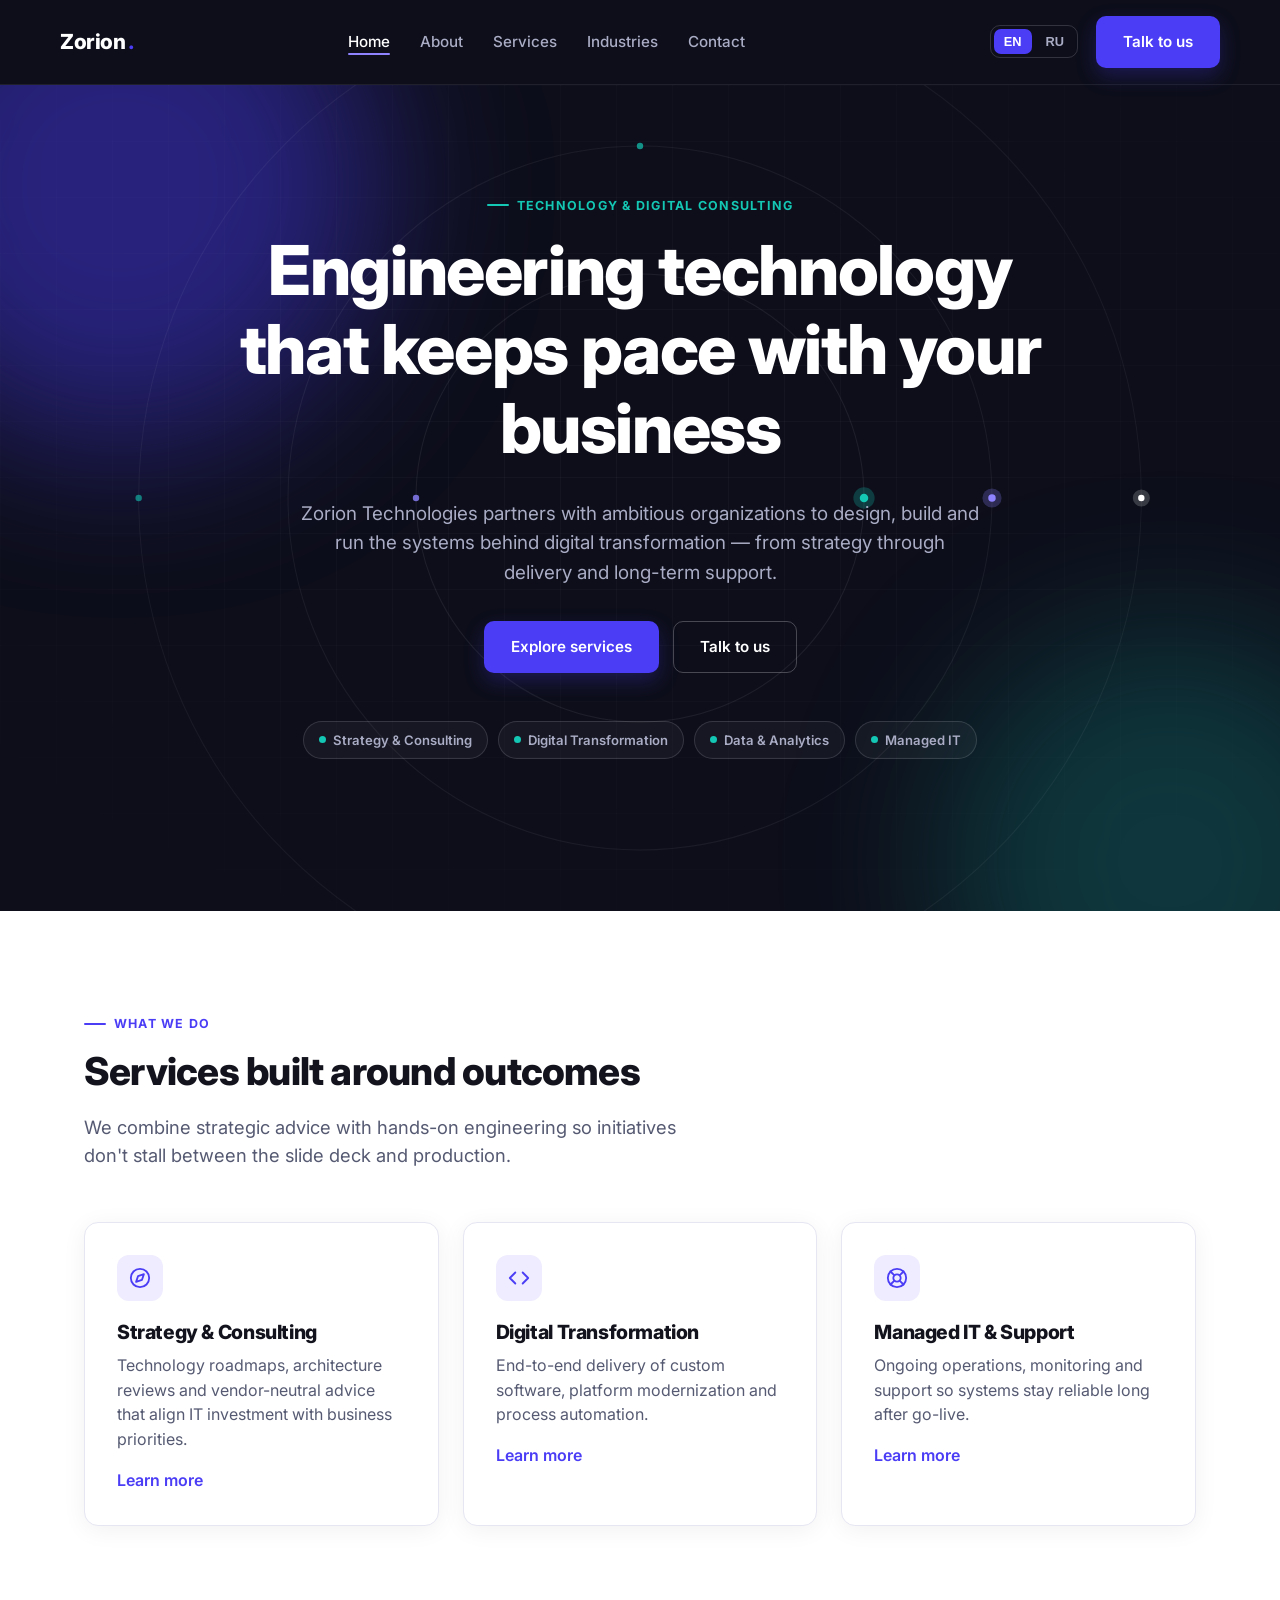
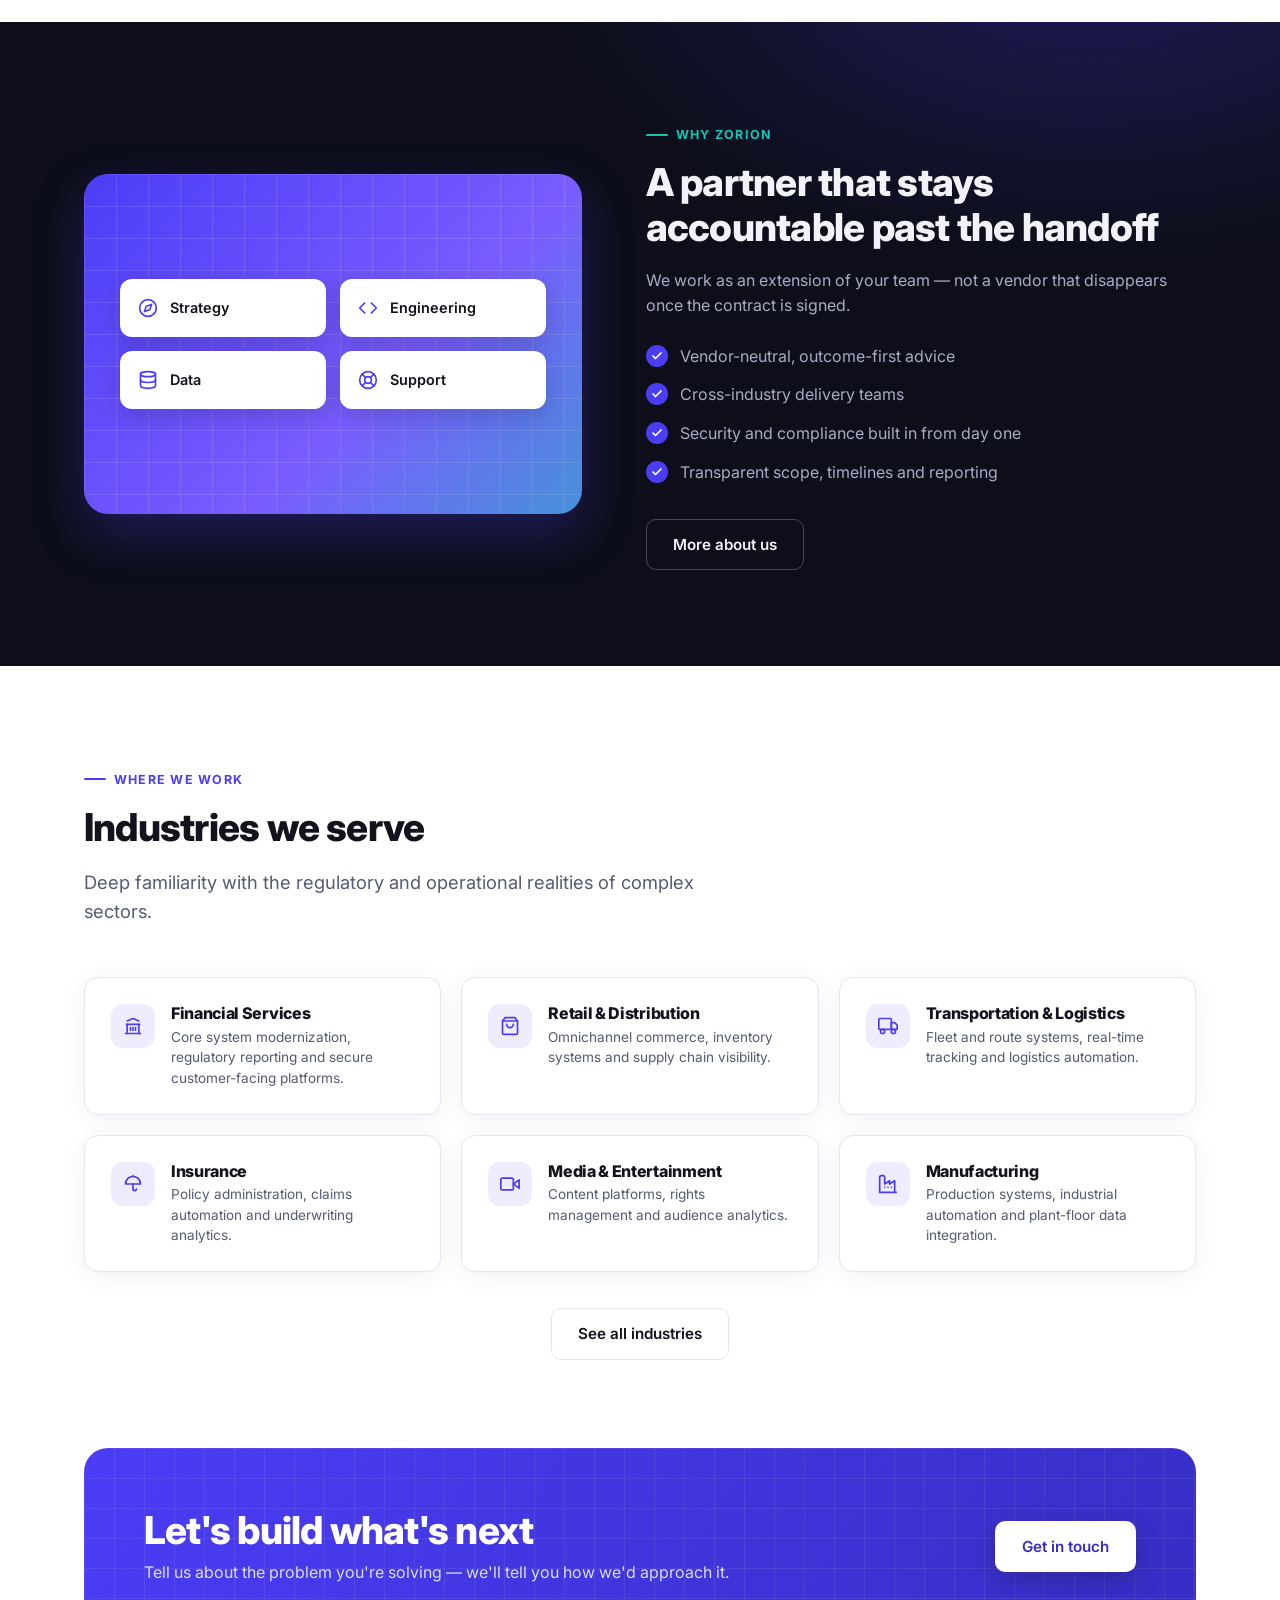
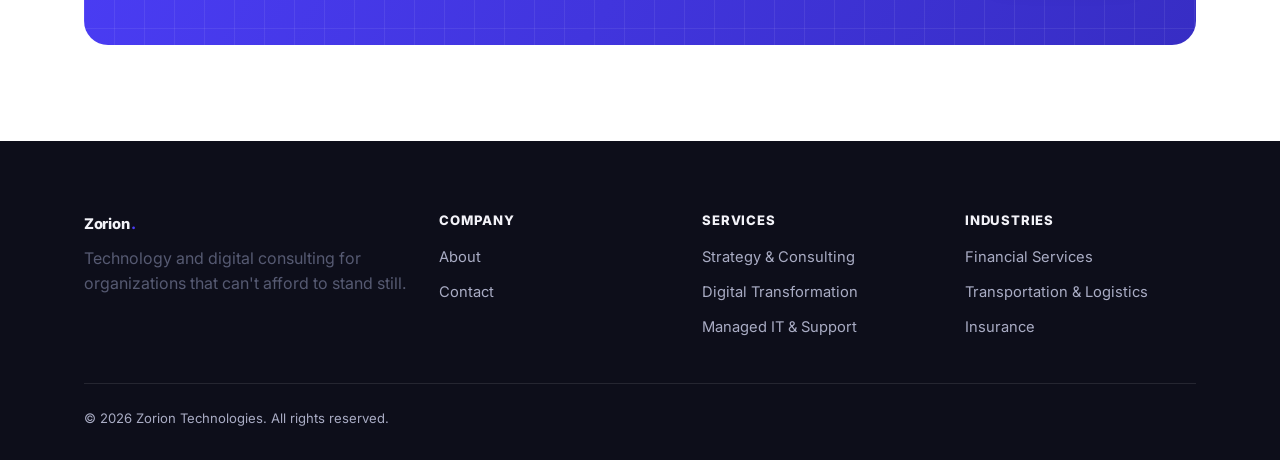
==== index.html @ 1b025478 "Add Zorion Technologies bilingual marketing site Static HTML/CSS/JS site with five pages (Home, Abou" ====
<!doctype html>
<html lang="en">
<head>
  <meta charset="UTF-8">
  <meta name="viewport" content="width=device-width, initial-scale=1">
  <title>Zorion Technologies — Technology & Digital Consulting</title>
  <meta name="description" content="Zorion Technologies partners with organizations to design, build and run the systems behind digital transformation.">
  <link rel="preconnect" href="https://fonts.googleapis.com">
  <link rel="preconnect" href="https://fonts.gstatic.com" crossorigin>
  <link href="https://fonts.googleapis.com/css2?family=Inter:wght@400;500;600;700;800&display=swap" rel="stylesheet">
  <link rel="stylesheet" href="assets/css/style.css">
</head>
<body>

  <header class="site-header">
    <div class="container nav">
      <a href="index.html" class="logo">Zorion<span class="logo-dot">.</span></a>
      <ul class="nav-links">
        <li><a href="index.html" aria-current="page" data-i18n="nav.home">Home</a></li>
        <li><a href="about.html" data-i18n="nav.about">About</a></li>
        <li><a href="services.html" data-i18n="nav.services">Services</a></li>
        <li><a href="industries.html" data-i18n="nav.industries">Industries</a></li>
        <li><a href="contact.html" data-i18n="nav.contact">Contact</a></li>
        <li><a href="contact.html" class="btn btn-primary nav-cta-mobile" data-i18n="nav.talkToUs">Talk to us</a></li>
      </ul>
      <div class="nav-right">
        <div class="lang-switch">
          <button type="button" data-lang="en">EN</button>
          <button type="button" data-lang="ru">RU</button>
        </div>
        <a href="contact.html" class="btn btn-primary" data-i18n="nav.talkToUs">Talk to us</a>
        <button class="nav-toggle" aria-label="Menu" aria-expanded="false">
          <span></span><span></span><span></span>
        </button>
      </div>
    </div>
  </header>

  <main>
    <section class="hero">
      <div class="hero-bg" aria-hidden="true">
        <div class="orb orb-1"></div>
        <div class="orb orb-2"></div>
        <svg class="orbits" viewBox="0 0 1200 800" preserveAspectRatio="xMidYMid slice" xmlns="http://www.w3.org/2000/svg">
          <g class="orbit-inner">
            <circle cx="600" cy="400" r="210" fill="none" stroke="rgba(255,255,255,0.07)" stroke-width="1"/>
            <circle cx="810" cy="400" r="10" fill="rgba(20,199,180,0.25)"/>
            <circle cx="810" cy="400" r="4" fill="#14c7b4"/>
            <circle cx="390" cy="400" r="3" fill="rgba(143,131,255,0.8)"/>
          </g>
          <g class="orbit-mid">
            <circle cx="600" cy="400" r="330" fill="none" stroke="rgba(255,255,255,0.06)" stroke-width="1"/>
            <circle cx="930" cy="400" r="9" fill="rgba(143,131,255,0.25)"/>
            <circle cx="930" cy="400" r="3.5" fill="#8f83ff"/>
            <circle cx="600" cy="70" r="3" fill="rgba(20,199,180,0.7)"/>
          </g>
          <g class="orbit-outer">
            <circle cx="600" cy="400" r="470" fill="none" stroke="rgba(255,255,255,0.05)" stroke-width="1"/>
            <circle cx="1070" cy="400" r="8" fill="rgba(255,255,255,0.18)"/>
            <circle cx="1070" cy="400" r="3" fill="#ffffff"/>
            <circle cx="130" cy="400" r="3" fill="rgba(20,199,180,0.6)"/>
          </g>
        </svg>
      </div>
      <div class="container hero-inner">
        <span class="eyebrow" data-i18n="home.heroEyebrow">Technology & Digital Consulting</span>
        <h1 data-i18n="home.heroTitle">Engineering technology that keeps pace with your business</h1>
        <p class="lede" data-i18n="home.heroLede">Zorion Technologies partners with ambitious organizations to design, build and run the systems behind digital transformation — from strategy through delivery and long-term support.</p>
        <div class="hero-actions">
          <a href="services.html" class="btn btn-primary" data-i18n="home.heroBtnPrimary">Explore services</a>
          <a href="contact.html" class="btn btn-outline" data-i18n="home.heroBtnSecondary">Talk to us</a>
        </div>
        <div class="badge-row">
          <span class="badge-pill" data-i18n="home.badge1">Strategy & Consulting</span>
          <span class="badge-pill" data-i18n="home.badge2">Digital Transformation</span>
          <span class="badge-pill" data-i18n="home.badge3">Data & Analytics</span>
          <span class="badge-pill" data-i18n="home.badge4">Managed IT</span>
        </div>
      </div>
    </section>

    <section>
      <div class="container">
        <span class="eyebrow" data-i18n="home.servicesEyebrow">What we do</span>
        <h2 data-i18n="home.servicesTitle">Services built around outcomes</h2>
        <p class="lede" data-i18n="home.servicesLede">We combine strategic advice with hands-on engineering so initiatives don't stall between the slide deck and production.</p>

        <div class="card-grid">
          <div class="card">
            <div class="card-icon">
              <svg viewBox="0 0 24 24" fill="none" stroke="currentColor" stroke-width="2" stroke-linecap="round" stroke-linejoin="round"><circle cx="12" cy="12" r="10"/><polygon points="16.24 7.76 14.12 14.12 7.76 16.24 9.88 9.88 16.24 7.76"/></svg>
            </div>
            <h3 data-i18n="home.service1Title">Strategy & Consulting</h3>
            <p data-i18n="home.service1Desc">Technology roadmaps, architecture reviews and vendor-neutral advice that align IT investment with business priorities.</p>
            <a href="services.html" data-i18n="home.learnMore">Learn more →</a>
          </div>
          <div class="card">
            <div class="card-icon">
              <svg viewBox="0 0 24 24" fill="none" stroke="currentColor" stroke-width="2" stroke-linecap="round" stroke-linejoin="round"><polyline points="16 18 22 12 16 6"/><polyline points="8 6 2 12 8 18"/></svg>
            </div>
            <h3 data-i18n="home.service2Title">Digital Transformation</h3>
            <p data-i18n="home.service2Desc">End-to-end delivery of custom software, platform modernization and process automation.</p>
            <a href="services.html" data-i18n="home.learnMore">Learn more →</a>
          </div>
          <div class="card">
            <div class="card-icon">
              <svg viewBox="0 0 24 24" fill="none" stroke="currentColor" stroke-width="2" stroke-linecap="round" stroke-linejoin="round"><circle cx="12" cy="12" r="10"/><circle cx="12" cy="12" r="4"/><line x1="4.93" y1="4.93" x2="9.17" y2="9.17"/><line x1="14.83" y1="14.83" x2="19.07" y2="19.07"/><line x1="14.83" y1="9.17" x2="19.07" y2="4.93"/><line x1="4.93" y1="19.07" x2="9.17" y2="14.83"/></svg>
            </div>
            <h3 data-i18n="home.service3Title">Managed IT & Support</h3>
            <p data-i18n="home.service3Desc">Ongoing operations, monitoring and support so systems stay reliable long after go-live.</p>
            <a href="services.html" data-i18n="home.learnMore">Learn more →</a>
          </div>
        </div>
      </div>
    </section>

    <section class="section-dark">
      <div class="container feature-row">
        <div class="feature-media">
          <div class="visual-panel visual-panel--brand">
            <div class="panel-tiles">
              <div class="panel-tile">
                <svg viewBox="0 0 24 24" fill="none" stroke="currentColor" stroke-width="2" stroke-linecap="round" stroke-linejoin="round"><circle cx="12" cy="12" r="10"/><polygon points="16.24 7.76 14.12 14.12 7.76 16.24 9.88 9.88 16.24 7.76"/></svg>
                <span data-i18n="home.whyTile1">Strategy</span>
              </div>
              <div class="panel-tile">
                <svg viewBox="0 0 24 24" fill="none" stroke="currentColor" stroke-width="2" stroke-linecap="round" stroke-linejoin="round"><polyline points="16 18 22 12 16 6"/><polyline points="8 6 2 12 8 18"/></svg>
                <span data-i18n="home.whyTile2">Engineering</span>
              </div>
              <div class="panel-tile">
                <svg viewBox="0 0 24 24" fill="none" stroke="currentColor" stroke-width="2" stroke-linecap="round" stroke-linejoin="round"><ellipse cx="12" cy="5" rx="9" ry="3"/><path d="M21 12c0 1.66-4 3-9 3s-9-1.34-9-3"/><path d="M3 5v14c0 1.66 4 3 9 3s9-1.34 9-3V5"/></svg>
                <span data-i18n="home.whyTile3">Data</span>
              </div>
              <div class="panel-tile">
                <svg viewBox="0 0 24 24" fill="none" stroke="currentColor" stroke-width="2" stroke-linecap="round" stroke-linejoin="round"><circle cx="12" cy="12" r="10"/><circle cx="12" cy="12" r="4"/><line x1="4.93" y1="4.93" x2="9.17" y2="9.17"/><line x1="14.83" y1="14.83" x2="19.07" y2="19.07"/><line x1="14.83" y1="9.17" x2="19.07" y2="4.93"/><line x1="4.93" y1="19.07" x2="9.17" y2="14.83"/></svg>
                <span data-i18n="home.whyTile4">Support</span>
              </div>
            </div>
          </div>
        </div>
        <div>
          <span class="eyebrow" data-i18n="home.whyEyebrow">Why Zorion</span>
          <h2 data-i18n="home.whyTitle">A partner that stays accountable past the handoff</h2>
          <p data-i18n="home.whyLede">We work as an extension of your team — not a vendor that disappears once the contract is signed.</p>
          <ul class="list-check">
            <li data-i18n="home.whyItem1">Vendor-neutral, outcome-first advice</li>
            <li data-i18n="home.whyItem2">Cross-industry delivery teams</li>
            <li data-i18n="home.whyItem3">Security and compliance built in from day one</li>
            <li data-i18n="home.whyItem4">Transparent scope, timelines and reporting</li>
          </ul>
          <div class="hero-actions">
            <a href="about.html" class="btn btn-outline" data-i18n="home.whyBtn">More about us</a>
          </div>
        </div>
      </div>
    </section>

    <section>
      <div class="container">
        <span class="eyebrow" data-i18n="home.industriesEyebrow">Where we work</span>
        <h2 data-i18n="home.industriesTitle">Industries we serve</h2>
        <p class="lede" data-i18n="home.industriesLede">Deep familiarity with the regulatory and operational realities of complex sectors.</p>

        <div class="ind-teaser-grid">
          <a href="industries.html" class="ind-tile">
            <div class="card-icon">
              <svg viewBox="0 0 24 24" fill="none" stroke="currentColor" stroke-width="2" stroke-linecap="round" stroke-linejoin="round"><path d="M3 21h18"/><path d="M4 10h16"/><path d="M5 6l7-3 7 3"/><path d="M5 10v11"/><path d="M19 10v11"/><path d="M9 14v3"/><path d="M12 14v3"/><path d="M15 14v3"/></svg>
            </div>
            <div>
              <h3 data-i18n="industries.i1Title">Financial Services</h3>
              <p data-i18n="industries.i1Desc">Core system modernization, regulatory reporting and secure customer-facing platforms.</p>
            </div>
          </a>
          <a href="industries.html" class="ind-tile">
            <div class="card-icon">
              <svg viewBox="0 0 24 24" fill="none" stroke="currentColor" stroke-width="2" stroke-linecap="round" stroke-linejoin="round"><path d="M6 2L3 6v14a2 2 0 0 0 2 2h14a2 2 0 0 0 2-2V6l-3-4z"/><line x1="3" y1="6" x2="21" y2="6"/><path d="M16 10a4 4 0 0 1-8 0"/></svg>
            </div>
            <div>
              <h3 data-i18n="industries.i2Title">Retail & Distribution</h3>
              <p data-i18n="industries.i2Desc">Omnichannel commerce, inventory systems and supply chain visibility.</p>
            </div>
          </a>
          <a href="industries.html" class="ind-tile">
            <div class="card-icon">
              <svg viewBox="0 0 24 24" fill="none" stroke="currentColor" stroke-width="2" stroke-linecap="round" stroke-linejoin="round"><rect x="1" y="3" width="15" height="13" rx="1"/><polygon points="16 8 20 8 23 11 23 16 16 16 16 8"/><circle cx="5.5" cy="18.5" r="2.5"/><circle cx="18.5" cy="18.5" r="2.5"/></svg>
            </div>
            <div>
              <h3 data-i18n="industries.i3Title">Transportation & Logistics</h3>
              <p data-i18n="industries.i3Desc">Fleet and route systems, real-time tracking and logistics automation.</p>
            </div>
          </a>
          <a href="industries.html" class="ind-tile">
            <div class="card-icon">
              <svg viewBox="0 0 24 24" fill="none" stroke="currentColor" stroke-width="2" stroke-linecap="round" stroke-linejoin="round"><path d="M12 3a9 9 0 0 1 9 9H3a9 9 0 0 1 9-9z"/><path d="M12 12v6a2 2 0 0 0 4 0"/><line x1="12" y1="2" x2="12" y2="3"/></svg>
            </div>
            <div>
              <h3 data-i18n="industries.i4Title">Insurance</h3>
              <p data-i18n="industries.i4Desc">Policy administration, claims automation and underwriting analytics.</p>
            </div>
          </a>
          <a href="industries.html" class="ind-tile">
            <div class="card-icon">
              <svg viewBox="0 0 24 24" fill="none" stroke="currentColor" stroke-width="2" stroke-linecap="round" stroke-linejoin="round"><polygon points="23 7 16 12 23 17 23 7"/><rect x="1" y="5" width="15" height="14" rx="2"/></svg>
            </div>
            <div>
              <h3 data-i18n="industries.i5Title">Media & Entertainment</h3>
              <p data-i18n="industries.i5Desc">Content platforms, rights management and audience analytics.</p>
            </div>
          </a>
          <a href="industries.html" class="ind-tile">
            <div class="card-icon">
              <svg viewBox="0 0 24 24" fill="none" stroke="currentColor" stroke-width="2" stroke-linecap="round" stroke-linejoin="round"><path d="M2 22h20"/><path d="M20 22V8l-6 4V8l-6 4V4a2 2 0 0 0-2-2H4a2 2 0 0 0-2 2v18"/><path d="M8 16h.01"/><path d="M12 16h.01"/><path d="M16 16h.01"/></svg>
            </div>
            <div>
              <h3 data-i18n="industries.i6Title">Manufacturing</h3>
              <p data-i18n="industries.i6Desc">Production systems, industrial automation and plant-floor data integration.</p>
            </div>
          </a>
        </div>

        <div class="hero-actions actions-center" style="margin-top:36px;">
          <a href="industries.html" class="btn btn-outline" data-i18n="home.industriesBtn">See all industries</a>
        </div>

        <div class="cta-band cta-follow">
          <div>
            <h2 data-i18n="home.ctaTitle">Let's build what's next</h2>
            <p data-i18n="home.ctaLede">Tell us about the problem you're solving — we'll tell you how we'd approach it.</p>
          </div>
          <a href="contact.html" class="btn btn-primary" data-i18n="home.ctaBtn">Get in touch</a>
        </div>
      </div>
    </section>
  </main>

  <footer class="site-footer">
    <div class="container">
      <div class="footer-grid">
        <div>
          <a href="index.html" class="logo">Zorion<span class="logo-dot">.</span></a>
          <p data-i18n="footer.tagline">Technology and digital consulting for organizations that can't afford to stand still.</p>
        </div>
        <div>
          <h4 data-i18n="footer.colCompany">Company</h4>
          <ul>
            <li><a href="about.html" data-i18n="nav.about">About</a></li>
            <li><a href="contact.html" data-i18n="nav.contact">Contact</a></li>
          </ul>
        </div>
        <div>
          <h4 data-i18n="footer.colServices">Services</h4>
          <ul>
            <li><a href="services.html" data-i18n="home.service1Title">Strategy & Consulting</a></li>
            <li><a href="services.html" data-i18n="home.service2Title">Digital Transformation</a></li>
            <li><a href="services.html" data-i18n="home.service3Title">Managed IT & Support</a></li>
          </ul>
        </div>
        <div>
          <h4 data-i18n="footer.colIndustries">Industries</h4>
          <ul>
            <li><a href="industries.html" data-i18n="home.ind1">Financial Services</a></li>
            <li><a href="industries.html" data-i18n="home.ind3">Transportation & Logistics</a></li>
            <li><a href="industries.html" data-i18n="home.ind4">Insurance</a></li>
          </ul>
        </div>
      </div>
      <div class="footer-bottom">
        <span data-i18n="footer.copyright">© 2026 Zorion Technologies. All rights reserved.</span>
      </div>
    </div>
  </footer>

  <script src="assets/js/i18n-data.js"></script>
  <script src="assets/js/main.js"></script>
</body>
</html>
---- assets/css/style.css ----
/* Zorion Technologies — design system */

:root {
  --color-bg: #ffffff;
  --color-bg-alt: #f6f7fc;
  --color-ink: #12131c;
  --color-ink-soft: #565a72;
  --color-ink-faint: #8b8ea3;
  --color-primary: #4b3df6;
  --color-primary-dark: #372dc4;
  --color-primary-tint: #eeecfe;
  --color-accent: #14c7b4;
  --color-success: #22c55e;
  --color-border: #e5e6f2;
  --color-dark-bg: #0d0e1a;
  --color-dark-bg-2: #14162a;
  --color-dark-ink: #f2f2f8;
  --color-dark-ink-soft: #a9acc4;

  --font-sans: "Inter", -apple-system, BlinkMacSystemFont, "Segoe UI", Roboto, sans-serif;

  --container-w: 1160px;
  --radius-sm: 8px;
  --radius-md: 14px;
  --radius-lg: 24px;
  --shadow-card: 0 4px 24px rgba(18, 19, 28, 0.06);
  --shadow-float: 0 16px 40px rgba(18, 19, 28, 0.14);
  --transition: 200ms ease;
}

* {
  box-sizing: border-box;
}

html {
  scroll-behavior: smooth;
}

body {
  margin: 0;
  font-family: var(--font-sans);
  color: var(--color-ink);
  background: var(--color-bg);
  line-height: 1.55;
  -webkit-font-smoothing: antialiased;
}

img {
  max-width: 100%;
  display: block;
}

a {
  color: inherit;
  text-decoration: none;
  transition: color var(--transition);
}

h1, h2, h3, h4 {
  line-height: 1.15;
  margin: 0 0 0.5em;
  font-weight: 800;
  letter-spacing: -0.02em;
}

h1 { font-size: clamp(2.3rem, 4.2vw, 3.6rem); }
h2 { font-size: clamp(1.7rem, 3vw, 2.4rem); }
h3 { font-size: 1.22rem; }

p { margin: 0 0 1em; color: var(--color-ink-soft); }

.container {
  width: 100%;
  max-width: var(--container-w);
  margin: 0 auto;
  padding: 0 24px;
}

section {
  padding: 96px 0;
}

.section-alt {
  background: var(--color-bg-alt);
}

.section-dark {
  background:
    radial-gradient(900px 500px at 85% -10%, rgba(75, 61, 246, 0.28), transparent 60%),
    var(--color-dark-bg);
  color: var(--color-dark-ink);
}

.section-dark h1, .section-dark h2, .section-dark h3 {
  color: var(--color-dark-ink);
}

.section-dark p {
  color: var(--color-dark-ink-soft);
}

.section-dark .eyebrow {
  color: var(--color-accent);
}

.section-dark .eyebrow::before {
  background: var(--color-accent);
}

.section-dark .list-check li {
  color: var(--color-dark-ink-soft);
}

.section-dark .btn-outline {
  border-color: rgba(242, 242, 248, 0.25);
  color: var(--color-dark-ink);
}

.section-dark .btn-outline:hover {
  border-color: var(--color-accent);
  color: var(--color-accent);
}

.eyebrow {
  display: inline-flex;
  align-items: center;
  gap: 8px;
  font-size: 0.78rem;
  font-weight: 700;
  letter-spacing: 0.1em;
  text-transform: uppercase;
  color: var(--color-primary);
  margin-bottom: 16px;
}

.eyebrow::before {
  content: "";
  width: 22px;
  height: 2px;
  border-radius: 2px;
  background: var(--color-primary);
}

.lede {
  font-size: 1.15rem;
  max-width: 640px;
}

/* ---------- Reveal-on-scroll animation ---------- */

.reveal {
  opacity: 0;
  transform: translateY(26px);
  transition: opacity 0.65s ease, transform 0.65s ease;
  transition-delay: var(--reveal-delay, 0ms);
}

.reveal.visible {
  opacity: 1;
  transform: none;
}

@keyframes floaty {
  0%, 100% { transform: translateY(0); }
  50% { transform: translateY(-10px); }
}

@media (prefers-reduced-motion: reduce) {
  .reveal { opacity: 1; transform: none; transition: none; }
  .float-card { animation: none !important; }
  html { scroll-behavior: auto; }
}

/* ---------- Buttons ---------- */

.btn {
  display: inline-flex;
  align-items: center;
  gap: 8px;
  padding: 13px 26px;
  border-radius: 10px;
  font-weight: 600;
  font-size: 0.95rem;
  cursor: pointer;
  border: 1px solid transparent;
  transition: transform var(--transition), background var(--transition),
              border-color var(--transition), color var(--transition),
              box-shadow var(--transition);
}

.btn:hover {
  transform: translateY(-2px);
}

.btn:active {
  transform: translateY(0);
}

.btn-primary {
  background: var(--color-primary);
  color: #fff;
  box-shadow: 0 8px 20px rgba(75, 61, 246, 0.25);
}

.btn-primary:hover {
  background: var(--color-primary-dark);
  box-shadow: 0 10px 26px rgba(75, 61, 246, 0.35);
}

.btn-outline {
  background: transparent;
  border-color: var(--color-border);
  color: var(--color-ink);
}

.btn-outline:hover {
  border-color: var(--color-primary);
  color: var(--color-primary);
}

/* ---------- Header / nav ---------- */

.site-header {
  position: sticky;
  top: 0;
  z-index: 50;
  background: var(--color-dark-bg);
  border-bottom: 1px solid rgba(242, 242, 248, 0.08);
}

.site-header .logo {
  color: #fff;
}

.nav {
  display: flex;
  align-items: center;
  justify-content: space-between;
  padding: 16px 0;
}

.logo {
  display: flex;
  align-items: baseline;
  gap: 2px;
  font-weight: 800;
  font-size: 1.3rem;
  letter-spacing: -0.02em;
  color: var(--color-ink);
}

.logo .logo-dot {
  color: var(--color-primary);
}

.nav-links {
  display: flex;
  align-items: center;
  gap: 30px;
  list-style: none;
  margin: 0;
  padding: 0;
}

.nav-links a:not(.nav-cta-mobile) {
  position: relative;
  font-size: 0.95rem;
  font-weight: 500;
  color: var(--color-dark-ink-soft);
  padding-bottom: 4px;
}

.nav-links a:not(.nav-cta-mobile)::after {
  content: "";
  position: absolute;
  left: 0;
  bottom: 0;
  width: 0;
  height: 2px;
  border-radius: 2px;
  background: #8f83ff;
  transition: width var(--transition);
}

.nav-links a:not(.nav-cta-mobile):hover,
.nav-links a[aria-current="page"] {
  color: #fff;
}

.nav-links a:not(.nav-cta-mobile):hover::after,
.nav-links a[aria-current="page"]::after {
  width: 100%;
}

.nav-right {
  display: flex;
  align-items: center;
  gap: 18px;
}

.lang-switch {
  display: flex;
  gap: 4px;
  border: 1px solid rgba(242, 242, 248, 0.16);
  border-radius: 10px;
  padding: 3px;
}

.lang-switch button {
  border: none;
  background: transparent;
  padding: 5px 10px;
  font-size: 0.8rem;
  font-weight: 700;
  border-radius: 7px;
  cursor: pointer;
  color: var(--color-dark-ink-soft);
  transition: background var(--transition), color var(--transition);
}

.lang-switch button.active {
  background: var(--color-primary);
  color: #fff;
}

.nav-cta-mobile {
  display: none;
}

.nav-toggle {
  display: none;
  background: none;
  border: none;
  cursor: pointer;
  padding: 6px;
}

.nav-toggle span {
  display: block;
  width: 22px;
  height: 2px;
  background: #fff;
  margin: 5px 0;
  transition: transform var(--transition), opacity var(--transition);
}

@media (max-width: 860px) {
  .nav-right .btn-primary {
    display: none;
  }

  .nav-cta-mobile {
    display: inline-flex;
    margin-top: 4px;
  }

  .nav-links {
    position: fixed;
    inset: 64px 0 0 0;
    background: var(--color-dark-bg);
    flex-direction: column;
    align-items: flex-start;
    padding: 24px;
    gap: 18px;
    transform: translateY(-8px);
    opacity: 0;
    pointer-events: none;
    transition: opacity var(--transition), transform var(--transition);
  }

  .nav-links.open {
    opacity: 1;
    transform: translateY(0);
    pointer-events: auto;
  }

  .nav-links a:not(.nav-cta-mobile) {
    font-size: 1.1rem;
  }

  .nav-toggle {
    display: block;
  }
}

/* ---------- Hero ---------- */

.hero {
  position: relative;
  display: grid;
  align-items: center;
  min-height: calc(100vh - 74px);
  padding: 48px 0 96px;
  background: var(--color-dark-bg);
  color: var(--color-dark-ink);
  overflow: hidden;
}

/* Subtle grid vignette over the dark background */
.hero::after {
  content: "";
  position: absolute;
  inset: 0;
  background-image:
    linear-gradient(rgba(255, 255, 255, 0.035) 1px, transparent 1px),
    linear-gradient(90deg, rgba(255, 255, 255, 0.035) 1px, transparent 1px);
  background-size: 56px 56px;
  -webkit-mask-image: radial-gradient(75% 75% at 50% 42%, black, transparent);
  mask-image: radial-gradient(75% 75% at 50% 42%, black, transparent);
  z-index: 0;
  pointer-events: none;
}

.hero-inner {
  position: relative;
  z-index: 2;
  max-width: 900px;
  margin: 0 auto;
  text-align: center;
}

.hero h1 {
  color: #fff;
  font-size: clamp(2.6rem, 5.4vw, 4.3rem);
  margin-bottom: 0.45em;
}

.hero .lede {
  margin: 0 auto;
  color: var(--color-dark-ink-soft);
  font-size: 1.18rem;
  max-width: 680px;
}

.hero .eyebrow {
  color: var(--color-accent);
}

.hero .eyebrow::before {
  background: var(--color-accent);
}

.hero .btn-outline {
  border-color: rgba(242, 242, 248, 0.25);
  color: #fff;
}

.hero .btn-outline:hover {
  border-color: var(--color-accent);
  color: var(--color-accent);
}

.hero-actions {
  display: flex;
  gap: 14px;
  margin-top: 34px;
  flex-wrap: wrap;
}

.hero-inner .hero-actions,
.actions-center {
  justify-content: center;
}

.badge-row {
  display: flex;
  justify-content: center;
  gap: 10px;
  margin-top: 48px;
  flex-wrap: wrap;
}

.badge-pill {
  display: inline-flex;
  align-items: center;
  gap: 7px;
  padding: 8px 15px;
  border-radius: 999px;
  border: 1px solid rgba(242, 242, 248, 0.14);
  background: rgba(255, 255, 255, 0.04);
  font-size: 0.82rem;
  font-weight: 600;
  color: var(--color-dark-ink-soft);
}

.badge-pill::before {
  content: "";
  width: 7px;
  height: 7px;
  border-radius: 50%;
  background: var(--color-accent);
}

/* Animated background: glowing orbs + rotating orbit rings */

.hero-bg {
  position: absolute;
  inset: 0;
  z-index: 0;
  pointer-events: none;
}

.orb {
  position: absolute;
  border-radius: 50%;
  filter: blur(80px);
  animation: drift 16s ease-in-out infinite alternate;
}

.orb-1 {
  width: 520px;
  height: 520px;
  background: rgba(75, 61, 246, 0.45);
  top: -160px;
  left: -140px;
}

.orb-2 {
  width: 460px;
  height: 460px;
  background: rgba(20, 199, 180, 0.22);
  bottom: -180px;
  right: -120px;
  animation-delay: -8s;
}

@keyframes drift {
  from { transform: translate(0, 0); }
  to { transform: translate(50px, 34px); }
}

.orbits {
  position: absolute;
  inset: 0;
  width: 100%;
  height: 100%;
}

.orbits g {
  transform-origin: 600px 400px;
  animation: spin 70s linear infinite;
}

.orbits g.orbit-mid {
  animation-duration: 100s;
  animation-direction: reverse;
}

.orbits g.orbit-outer {
  animation-duration: 140s;
}

@keyframes spin {
  to { transform: rotate(360deg); }
}

@media (prefers-reduced-motion: reduce) {
  .orb, .orbits g { animation: none !important; }
}

/* ---------- Visual panels (interior pages) ---------- */

.visual-panel {
  position: relative;
  border-radius: var(--radius-lg);
  padding: 36px;
  min-height: 340px;
  display: flex;
  align-items: center;
  justify-content: center;
}

.visual-panel--brand {
  background: linear-gradient(135deg, var(--color-primary) 0%, #7a5cff 60%, var(--color-accent) 140%);
  box-shadow: 0 20px 50px rgba(75, 61, 246, 0.28);
  overflow: hidden;
}

.visual-panel--brand::before {
  content: "";
  position: absolute;
  inset: 0;
  background-image:
    linear-gradient(rgba(255,255,255,0.1) 1px, transparent 1px),
    linear-gradient(90deg, rgba(255,255,255,0.1) 1px, transparent 1px);
  background-size: 32px 32px;
  pointer-events: none;
}

/* 2x2 white tiles over a brand panel */

.panel-tiles {
  position: relative;
  display: grid;
  grid-template-columns: 1fr 1fr;
  gap: 14px;
  width: 100%;
}

.panel-tile {
  display: flex;
  align-items: center;
  gap: 12px;
  background: #fff;
  border-radius: 12px;
  padding: 18px;
  font-size: 0.9rem;
  font-weight: 600;
  color: var(--color-ink);
  box-shadow: 0 8px 24px rgba(13, 14, 26, 0.18);
}

.panel-tile svg {
  width: 20px;
  height: 20px;
  color: var(--color-primary);
  flex: none;
}

/* ---------- Cards ---------- */

.card-grid {
  display: grid;
  grid-template-columns: repeat(3, 1fr);
  gap: 24px;
  margin-top: 52px;
}

.card {
  background: var(--color-bg);
  border: 1px solid var(--color-border);
  border-radius: var(--radius-md);
  padding: 32px;
  box-shadow: var(--shadow-card);
  transition: transform var(--transition), box-shadow var(--transition), border-color var(--transition);
}

.card:hover {
  transform: translateY(-4px);
  border-color: rgba(75, 61, 246, 0.35);
  box-shadow: 0 16px 40px rgba(18, 19, 28, 0.1);
}

.card-icon {
  width: 46px;
  height: 46px;
  border-radius: 12px;
  background: var(--color-primary-tint);
  color: var(--color-primary);
  display: flex;
  align-items: center;
  justify-content: center;
  margin-bottom: 20px;
}

.card-icon svg {
  width: 22px;
  height: 22px;
}

.card > a {
  font-weight: 600;
  color: var(--color-primary);
}

.card > a:hover {
  color: var(--color-primary-dark);
}

/* ---------- Feature rows ---------- */

.feature-row {
  display: grid;
  grid-template-columns: 0.95fr 1.05fr;
  gap: 64px;
  align-items: center;
}

.feature-row.reverse .feature-media {
  order: -1;
}

/* ---------- Check list ---------- */

.list-check {
  list-style: none;
  padding: 0;
  margin: 26px 0 0;
  display: grid;
  gap: 14px;
}

.list-check li {
  display: flex;
  align-items: flex-start;
  gap: 12px;
  color: var(--color-ink-soft);
}

.list-check li::before {
  content: "";
  flex: none;
  width: 22px;
  height: 22px;
  margin-top: 1px;
  border-radius: 50%;
  background-color: var(--color-primary);
  background-image: url("data:image/svg+xml,%3Csvg xmlns='http://www.w3.org/2000/svg' viewBox='0 0 24 24' fill='none' stroke='white' stroke-width='3.4' stroke-linecap='round' stroke-linejoin='round'%3E%3Cpolyline points='20 6 9 17 4 12'/%3E%3C/svg%3E");
  background-repeat: no-repeat;
  background-position: center;
  background-size: 12px;
}

/* ---------- Services page: wide service cards ---------- */

.svc-grid {
  display: grid;
  grid-template-columns: repeat(2, 1fr);
  gap: 24px;
  margin-top: 0;
}

.svc-card {
  position: relative;
  background: var(--color-bg);
  border: 1px solid var(--color-border);
  border-radius: var(--radius-lg);
  padding: 40px;
  box-shadow: var(--shadow-card);
  overflow: hidden;
  transition: transform var(--transition), border-color var(--transition), box-shadow var(--transition);
}

.svc-card::before {
  content: "";
  position: absolute;
  top: 0;
  left: 0;
  right: 0;
  height: 3px;
  background: linear-gradient(90deg, var(--color-primary), var(--color-accent));
  opacity: 0;
  transition: opacity var(--transition);
}

.svc-card:hover {
  transform: translateY(-4px);
  border-color: rgba(75, 61, 246, 0.35);
  box-shadow: 0 16px 40px rgba(18, 19, 28, 0.1);
}

.svc-card:hover::before {
  opacity: 1;
}

.svc-head {
  display: flex;
  align-items: center;
  justify-content: space-between;
  margin-bottom: 20px;
}

.svc-num {
  font-size: 2.4rem;
  font-weight: 800;
  line-height: 1;
  color: var(--color-primary-tint);
  letter-spacing: -0.02em;
}

.svc-card h3 {
  font-size: 1.35rem;
  margin-bottom: 10px;
}

.svc-card .list-check {
  margin-top: 20px;
}

@media (max-width: 860px) {
  .svc-grid {
    grid-template-columns: 1fr;
  }

  .svc-card {
    padding: 30px;
  }
}

/* ---------- About page: mission band + step row ---------- */

.mission-grid {
  display: grid;
  grid-template-columns: 1.15fr 0.85fr;
  gap: 64px;
  align-items: center;
}

.mission-mark-wrap {
  text-align: center;
}

.mission-mark {
  font-size: clamp(140px, 16vw, 230px);
  font-weight: 800;
  line-height: 0.9;
  letter-spacing: -0.05em;
  background: linear-gradient(135deg, #8f83ff 10%, var(--color-accent) 90%);
  -webkit-background-clip: text;
  background-clip: text;
  color: transparent;
}

.mission-tag {
  display: inline-block;
  margin-top: 20px;
  padding: 8px 18px;
  border-radius: 999px;
  background: rgba(255, 255, 255, 0.07);
  border: 1px solid rgba(242, 242, 248, 0.2);
  font-size: 0.85rem;
  font-weight: 600;
  color: var(--color-dark-ink);
}

@media (max-width: 900px) {
  .mission-grid {
    grid-template-columns: 1fr;
    gap: 40px;
  }
}

.step-row {
  display: grid;
  grid-template-columns: repeat(4, 1fr);
  gap: 20px;
  margin-top: 52px;
}

.step-row--3 {
  grid-template-columns: repeat(3, 1fr);
  margin-top: 40px;
}

.step-card {
  background: var(--color-bg);
  border: 1px solid var(--color-border);
  border-radius: var(--radius-md);
  padding: 28px;
  box-shadow: var(--shadow-card);
  transition: transform var(--transition), border-color var(--transition);
}

.step-card:hover {
  transform: translateY(-3px);
  border-color: rgba(75, 61, 246, 0.35);
}

.step-card .step-num {
  margin-bottom: 18px;
}

.step-card strong {
  display: block;
  font-size: 1.05rem;
  margin-bottom: 6px;
}

.step-card small {
  color: var(--color-ink-faint);
  font-size: 0.88rem;
  line-height: 1.5;
}

.step-num {
  width: 40px;
  height: 40px;
  border-radius: 10px;
  display: flex;
  align-items: center;
  justify-content: center;
  font-weight: 800;
  font-size: 0.9rem;
  background: var(--color-primary-tint);
  color: var(--color-primary);
}

@media (max-width: 980px) {
  .step-row {
    grid-template-columns: repeat(2, 1fr);
  }
}

@media (max-width: 600px) {
  .step-row {
    grid-template-columns: 1fr;
  }
}

/* ---------- Contact: compact next steps ---------- */

.next-steps {
  margin-top: 32px;
}

.next-steps h3 {
  font-size: 1.02rem;
  margin-bottom: 16px;
}

.next-list {
  display: grid;
  gap: 14px;
}

.next-item {
  display: flex;
  align-items: flex-start;
  gap: 12px;
}

.next-num {
  flex: none;
  width: 28px;
  height: 28px;
  border-radius: 50%;
  display: flex;
  align-items: center;
  justify-content: center;
  font-size: 0.76rem;
  font-weight: 800;
  background: var(--color-primary-tint);
  color: var(--color-primary);
}

.next-item strong {
  display: block;
  font-size: 0.92rem;
  margin-bottom: 2px;
}

.next-item small {
  color: var(--color-ink-faint);
  font-size: 0.82rem;
  line-height: 1.5;
}

/* ---------- Industries page: rich cards ---------- */

.ind-grid {
  display: grid;
  grid-template-columns: repeat(2, 1fr);
  gap: 24px;
  margin-top: 52px;
}

.ind-card {
  position: relative;
  background: var(--color-bg);
  border: 1px solid var(--color-border);
  border-radius: var(--radius-md);
  padding: 34px;
  box-shadow: var(--shadow-card);
  overflow: hidden;
  transition: transform var(--transition), box-shadow var(--transition), border-color var(--transition);
}

.ind-card::before {
  content: "";
  position: absolute;
  top: 0;
  left: 0;
  right: 0;
  height: 3px;
  background: linear-gradient(90deg, var(--color-primary), var(--color-accent));
  opacity: 0;
  transition: opacity var(--transition);
}

.ind-card:hover {
  transform: translateY(-4px);
  border-color: rgba(75, 61, 246, 0.35);
  box-shadow: 0 16px 40px rgba(18, 19, 28, 0.1);
}

.ind-card:hover::before {
  opacity: 1;
}

.ind-card h3 {
  margin-bottom: 8px;
}

.ind-card p {
  margin-bottom: 0;
  font-size: 0.95rem;
}

.chip-row {
  display: flex;
  flex-wrap: wrap;
  gap: 8px;
  margin-top: 20px;
}

.chip {
  font-size: 0.78rem;
  font-weight: 600;
  padding: 6px 12px;
  border-radius: 999px;
  background: var(--color-bg-alt);
  border: 1px solid var(--color-border);
  color: var(--color-ink-soft);
}

@media (max-width: 760px) {
  .ind-grid {
    grid-template-columns: 1fr;
  }
}

/* Dark section cards */

.section-dark .card {
  background: rgba(255, 255, 255, 0.04);
  border-color: rgba(242, 242, 248, 0.1);
  box-shadow: none;
}

.section-dark .card:hover {
  border-color: rgba(143, 131, 255, 0.45);
  box-shadow: 0 16px 40px rgba(0, 0, 0, 0.3);
}

.section-dark .card p {
  color: var(--color-dark-ink-soft);
}

.section-dark .card-icon {
  background: rgba(143, 131, 255, 0.15);
  color: #8f83ff;
}

/* ---------- Industries teaser (home) ---------- */

.ind-teaser-grid {
  display: grid;
  grid-template-columns: repeat(3, 1fr);
  gap: 20px;
  margin-top: 52px;
}

.ind-tile {
  position: relative;
  display: flex;
  align-items: flex-start;
  gap: 16px;
  padding: 26px;
  background: var(--color-bg);
  border: 1px solid var(--color-border);
  border-radius: var(--radius-md);
  box-shadow: var(--shadow-card);
  overflow: hidden;
  transition: transform var(--transition), border-color var(--transition), box-shadow var(--transition);
}

.ind-tile::before {
  content: "";
  position: absolute;
  left: 0;
  top: 0;
  bottom: 0;
  width: 3px;
  background: linear-gradient(180deg, var(--color-primary), var(--color-accent));
  opacity: 0;
  transition: opacity var(--transition);
}

.ind-tile:hover {
  transform: translateY(-3px);
  border-color: rgba(75, 61, 246, 0.35);
  box-shadow: 0 16px 40px rgba(18, 19, 28, 0.1);
}

.ind-tile:hover::before {
  opacity: 1;
}

.ind-tile .card-icon {
  flex: none;
  width: 44px;
  height: 44px;
  margin-bottom: 0;
}

.ind-tile .card-icon svg {
  width: 20px;
  height: 20px;
}

.ind-tile h3 {
  font-size: 1rem;
  margin-bottom: 4px;
}

.ind-tile p {
  font-size: 0.85rem;
  line-height: 1.5;
  margin: 0;
}

@media (max-width: 980px) {
  .ind-teaser-grid {
    grid-template-columns: repeat(2, 1fr);
  }
}

@media (max-width: 640px) {
  .ind-teaser-grid {
    grid-template-columns: 1fr;
  }
}

/* ---------- CTA band ---------- */

.cta-follow {
  margin-top: 88px;
}

.cta-band {
  position: relative;
  background: linear-gradient(120deg, var(--color-primary), var(--color-primary-dark));
  color: #fff;
  border-radius: var(--radius-lg);
  padding: 60px;
  display: flex;
  align-items: center;
  justify-content: space-between;
  gap: 32px;
  flex-wrap: wrap;
  overflow: hidden;
}

.cta-band::before {
  content: "";
  position: absolute;
  inset: 0;
  background-image:
    linear-gradient(rgba(255,255,255,0.07) 1px, transparent 1px),
    linear-gradient(90deg, rgba(255,255,255,0.07) 1px, transparent 1px);
  background-size: 30px 30px;
  pointer-events: none;
}

.cta-band > * {
  position: relative;
}

.cta-band h2 { color: #fff; margin: 0 0 8px; }
.cta-band p { color: rgba(255,255,255,0.82); margin: 0; }

.cta-band .btn-primary {
  background: #fff;
  color: var(--color-primary-dark);
  box-shadow: 0 8px 24px rgba(13, 14, 26, 0.25);
}

.cta-band .btn-primary:hover {
  background: #f2f2f8;
}

/* ---------- Contact page ---------- */

.contact-grid {
  display: grid;
  grid-template-columns: 0.9fr 1.1fr;
  gap: 56px;
  align-items: start;
}

.channel-list {
  display: grid;
  gap: 14px;
}

.channel-card {
  display: flex;
  align-items: flex-start;
  gap: 16px;
  background: var(--color-bg);
  border: 1px solid var(--color-border);
  border-radius: var(--radius-md);
  padding: 20px 22px;
  box-shadow: var(--shadow-card);
  transition: transform var(--transition), border-color var(--transition);
}

.channel-card:hover {
  transform: translateY(-2px);
  border-color: rgba(75, 61, 246, 0.35);
}

.channel-card .card-icon {
  width: 42px;
  height: 42px;
  margin-bottom: 0;
  flex: none;
}

.channel-card .card-icon svg {
  width: 20px;
  height: 20px;
}

.channel-card .label {
  display: block;
  font-size: 0.74rem;
  font-weight: 700;
  letter-spacing: 0.06em;
  text-transform: uppercase;
  color: var(--color-ink-faint);
  margin-bottom: 3px;
}

.channel-card .value {
  font-weight: 600;
  color: var(--color-ink);
  font-size: 0.95rem;
  line-height: 1.4;
}

.form-card {
  background: var(--color-bg);
  border: 1px solid var(--color-border);
  border-radius: var(--radius-lg);
  padding: 40px;
  box-shadow: 0 20px 50px rgba(18, 19, 28, 0.08);
}

.form-card h3 {
  margin-bottom: 6px;
}

.form-card .form-sub {
  font-size: 0.92rem;
  margin-bottom: 26px;
}

.form-row {
  display: grid;
  grid-template-columns: 1fr 1fr;
  gap: 16px;
}

@media (max-width: 600px) {
  .form-row {
    grid-template-columns: 1fr;
  }

  .form-card {
    padding: 28px;
  }
}

.form-field {
  margin-bottom: 18px;
}

.form-field label {
  display: block;
  font-size: 0.85rem;
  font-weight: 600;
  margin-bottom: 6px;
}

.form-field input,
.form-field textarea {
  width: 100%;
  padding: 12px 14px;
  border: 1px solid var(--color-border);
  border-radius: 10px;
  font-family: inherit;
  font-size: 0.95rem;
  background: var(--color-bg-alt);
  transition: border-color var(--transition), background var(--transition);
}

.form-field input:focus,
.form-field textarea:focus {
  outline: 2px solid var(--color-primary);
  outline-offset: 1px;
  background: #fff;
}

.form-note {
  font-size: 0.82rem;
  color: var(--color-ink-faint);
  margin-top: 12px;
}

/* ---------- Footer ---------- */

.site-footer {
  background: var(--color-dark-bg);
  color: var(--color-dark-ink-soft);
  padding: 72px 0 32px;
}

.footer-grid {
  display: grid;
  grid-template-columns: 1.4fr repeat(3, 1fr);
  gap: 32px;
  padding-bottom: 44px;
  border-bottom: 1px solid rgba(242, 242, 248, 0.1);
}

.footer-grid h4 {
  color: var(--color-dark-ink);
  font-size: 0.82rem;
  letter-spacing: 0.06em;
  text-transform: uppercase;
  margin-bottom: 16px;
}

.footer-grid ul {
  list-style: none;
  margin: 0;
  padding: 0;
  display: grid;
  gap: 10px;
}

.footer-grid a {
  font-size: 0.92rem;
  color: var(--color-dark-ink-soft);
}

.footer-grid a:hover {
  color: var(--color-accent);
}

.footer-grid .logo {
  color: var(--color-dark-ink);
  margin-bottom: 10px;
}

.footer-bottom {
  display: flex;
  justify-content: space-between;
  align-items: center;
  padding-top: 24px;
  font-size: 0.82rem;
  flex-wrap: wrap;
  gap: 12px;
}

/* ---------- Page hero (interior pages) ---------- */

.page-hero {
  padding: 78px 0 60px;
  background:
    radial-gradient(900px 400px at 90% -20%, var(--color-primary-tint), transparent 60%),
    var(--color-bg-alt);
  border-bottom: 1px solid var(--color-border);
}

.breadcrumb {
  font-size: 0.85rem;
  color: var(--color-ink-faint);
  margin-bottom: 18px;
}

.breadcrumb a:hover { color: var(--color-primary); }

/* ---------- Responsive ---------- */

@media (max-width: 900px) {
  .hero {
    min-height: auto;
    padding: 72px 0 88px;
  }

  .feature-row,
  .contact-grid {
    grid-template-columns: 1fr;
  }

  .feature-row.reverse .feature-media {
    order: 0;
  }

  .card-grid {
    grid-template-columns: repeat(2, 1fr);
  }

  .footer-grid {
    grid-template-columns: repeat(2, 1fr);
  }
}

@media (max-width: 600px) {
  section { padding: 60px 0; }
  .hero { padding: 64px 0 80px; }
  .card-grid { grid-template-columns: 1fr; }
  .footer-grid { grid-template-columns: 1fr; }
  .cta-band { padding: 34px; flex-direction: column; align-items: flex-start; }
  .mock-stats { grid-template-columns: 1fr 1fr; }
  .panel-tiles { grid-template-columns: 1fr; }
  .visual-panel { padding: 26px; min-height: 280px; }
}
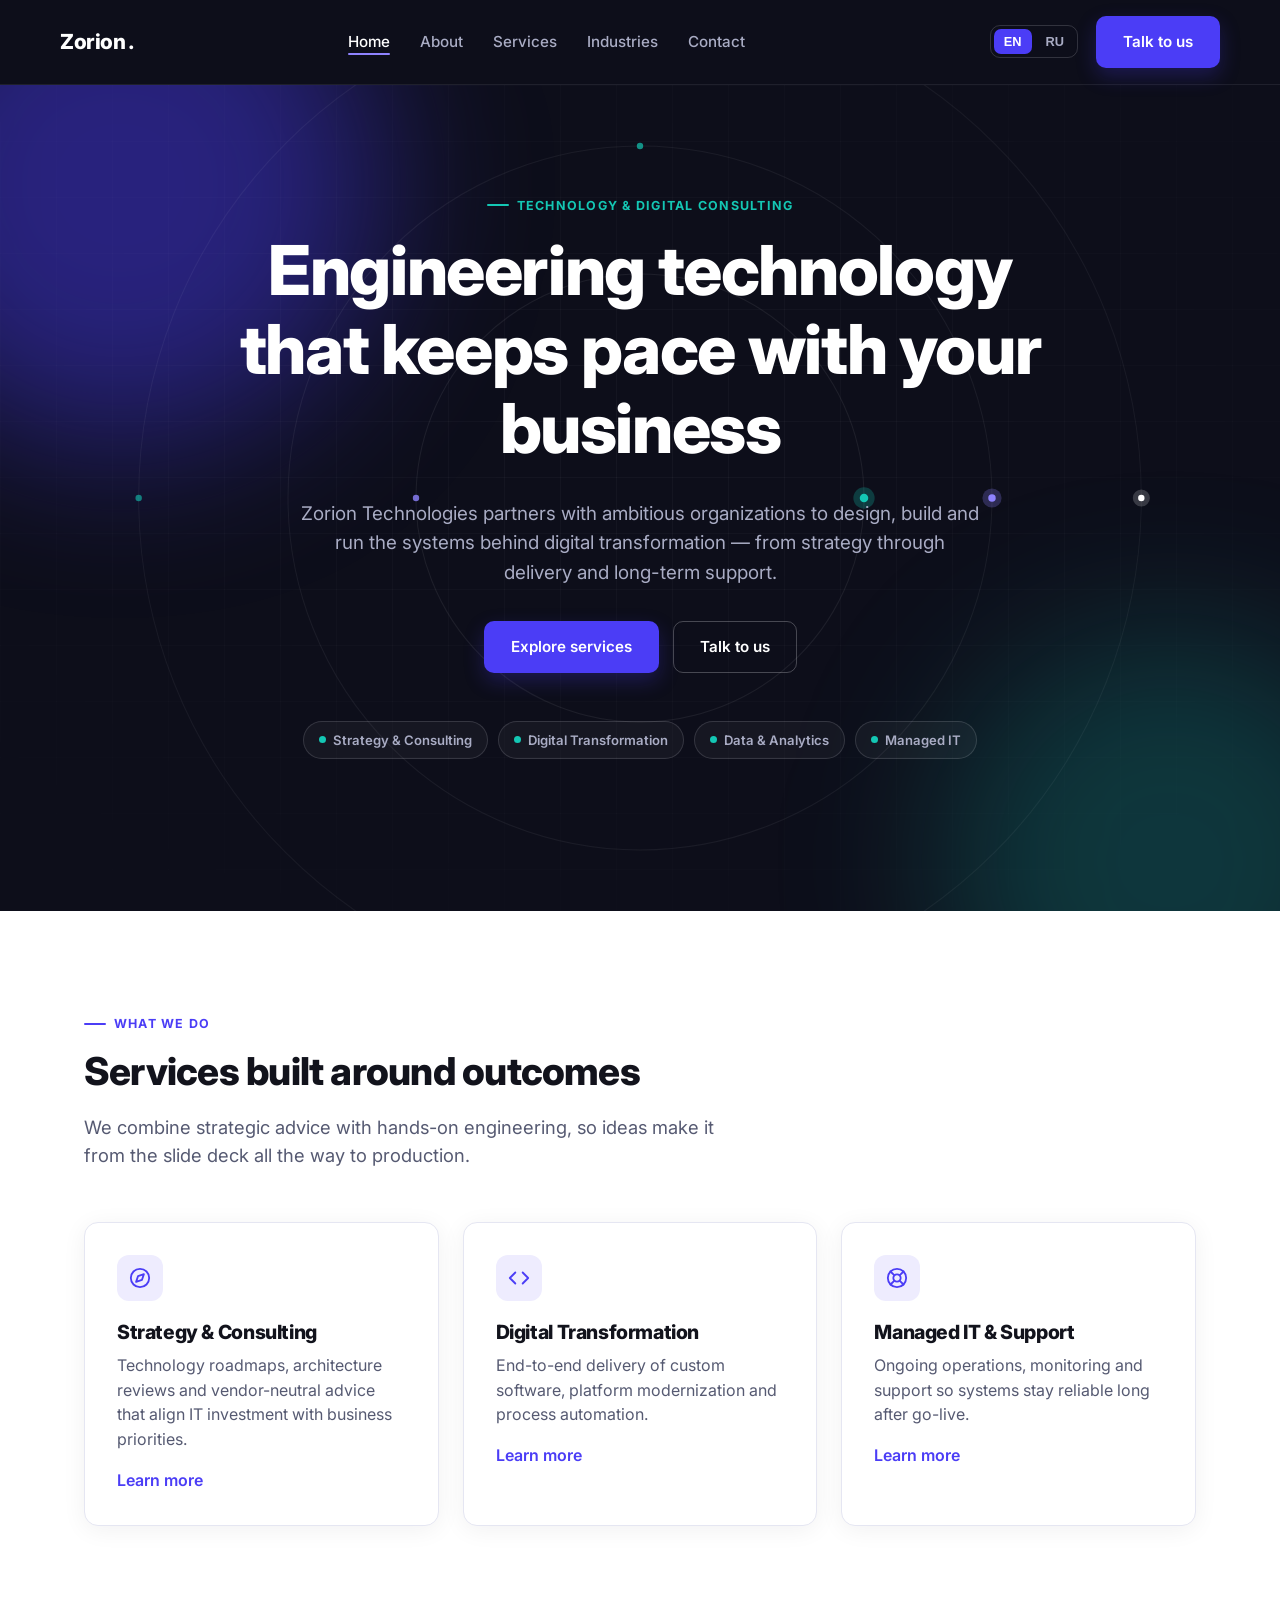
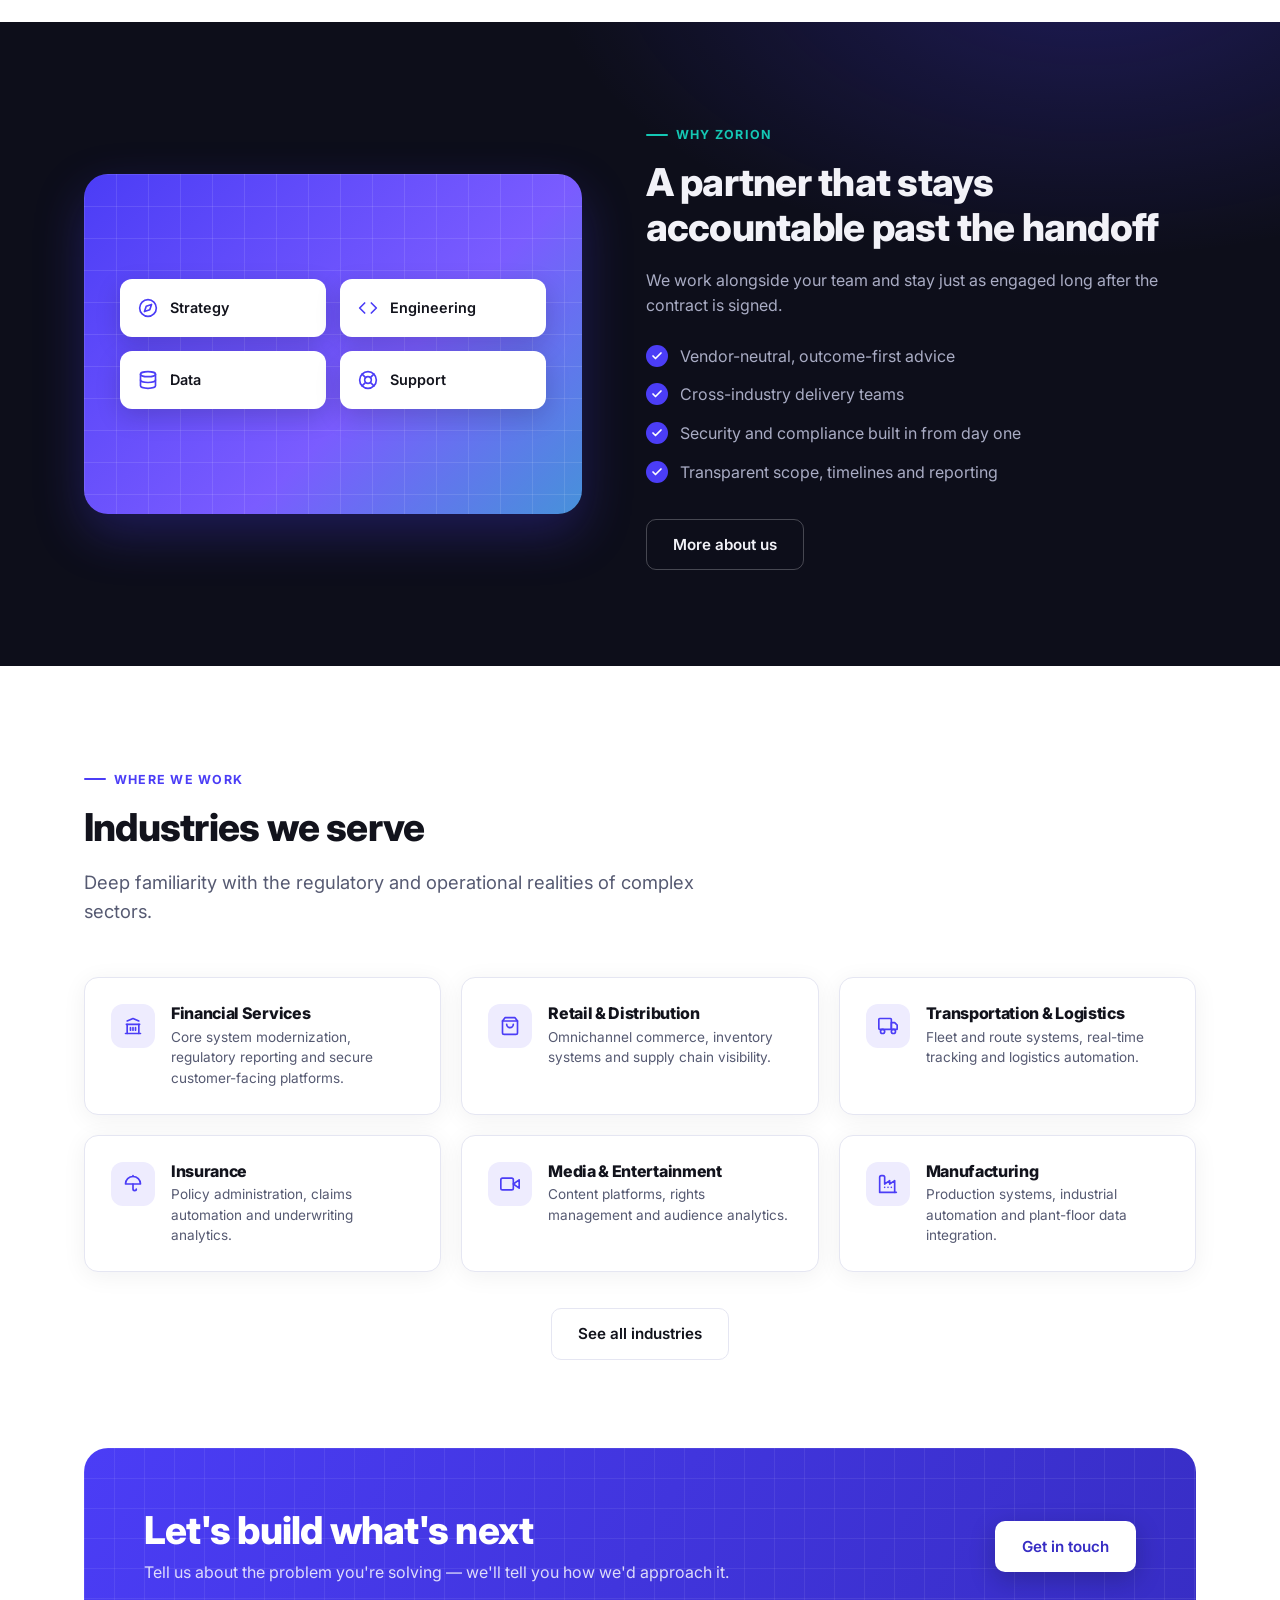
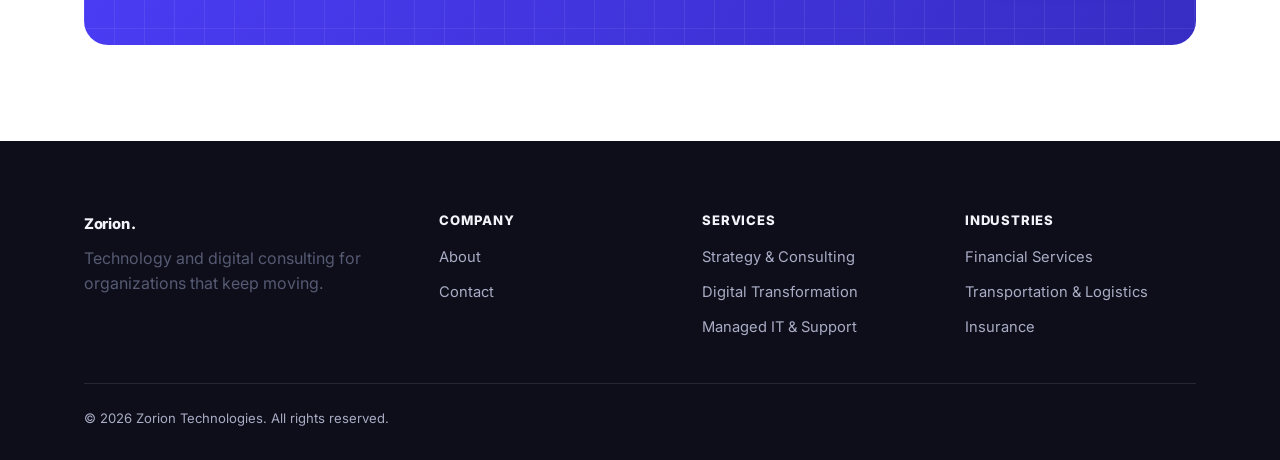
==== commit f70f032d: "Rewrite copy to drop the recurring "X, not Y" contrast pattern The same rhetorical device appeared i" ====
--- a/index.html
+++ b/index.html
@@ -83,7 +83,7 @@
       <div class="container">
         <span class="eyebrow" data-i18n="home.servicesEyebrow">What we do</span>
         <h2 data-i18n="home.servicesTitle">Services built around outcomes</h2>
-        <p class="lede" data-i18n="home.servicesLede">We combine strategic advice with hands-on engineering so initiatives don't stall between the slide deck and production.</p>
+        <p class="lede" data-i18n="home.servicesLede">We combine strategic advice with hands-on engineering, so ideas make it from the slide deck all the way to production.</p>
 
         <div class="card-grid">
           <div class="card">
@@ -141,7 +141,7 @@
         <div>
           <span class="eyebrow" data-i18n="home.whyEyebrow">Why Zorion</span>
           <h2 data-i18n="home.whyTitle">A partner that stays accountable past the handoff</h2>
-          <p data-i18n="home.whyLede">We work as an extension of your team — not a vendor that disappears once the contract is signed.</p>
+          <p data-i18n="home.whyLede">We work alongside your team and stay just as engaged long after the contract is signed.</p>
           <ul class="list-check">
             <li data-i18n="home.whyItem1">Vendor-neutral, outcome-first advice</li>
             <li data-i18n="home.whyItem2">Cross-industry delivery teams</li>
@@ -238,7 +238,7 @@
       <div class="footer-grid">
         <div>
           <a href="index.html" class="logo">Zorion<span class="logo-dot">.</span></a>
-          <p data-i18n="footer.tagline">Technology and digital consulting for organizations that can't afford to stand still.</p>
+          <p data-i18n="footer.tagline">Technology and digital consulting for organizations that keep moving.</p>
         </div>
         <div>
           <h4 data-i18n="footer.colCompany">Company</h4>
--- a/assets/css/style.css
+++ b/assets/css/style.css
@@ -1,4 +1,15 @@
 /* Zorion Technologies — design system */
+
+/* Metric-matched fallback for Inter: while the webfont loads, Arial is
+   rendered with adjusted metrics so the swap causes no layout shift. */
+@font-face {
+  font-family: "Inter Fallback";
+  src: local("Arial");
+  size-adjust: 107%;
+  ascent-override: 90.5%;
+  descent-override: 22.5%;
+  line-gap-override: 0%;
+}
 
 :root {
   --color-bg: #ffffff;
@@ -17,7 +28,7 @@
   --color-dark-ink: #f2f2f8;
   --color-dark-ink-soft: #a9acc4;
 
-  --font-sans: "Inter", -apple-system, BlinkMacSystemFont, "Segoe UI", Roboto, sans-serif;
+  --font-sans: "Inter", "Inter Fallback", -apple-system, BlinkMacSystemFont, "Segoe UI", Roboto, sans-serif;
 
   --container-w: 1160px;
   --radius-sm: 8px;
@@ -250,7 +261,7 @@
 }
 
 .logo .logo-dot {
-  color: var(--color-primary);
+  color: #fff;
 }
 
 .nav-links {
@@ -554,6 +565,13 @@
   to { transform: rotate(360deg); }
 }
 
+/* Set by JS when the hero is scrolled out of view — stops the endless
+   background animations from burning CPU while invisible. */
+.hero-bg.paused .orb,
+.hero-bg.paused .orbits g {
+  animation-play-state: paused;
+}
+
 @media (prefers-reduced-motion: reduce) {
   .orb, .orbits g { animation: none !important; }
 }
